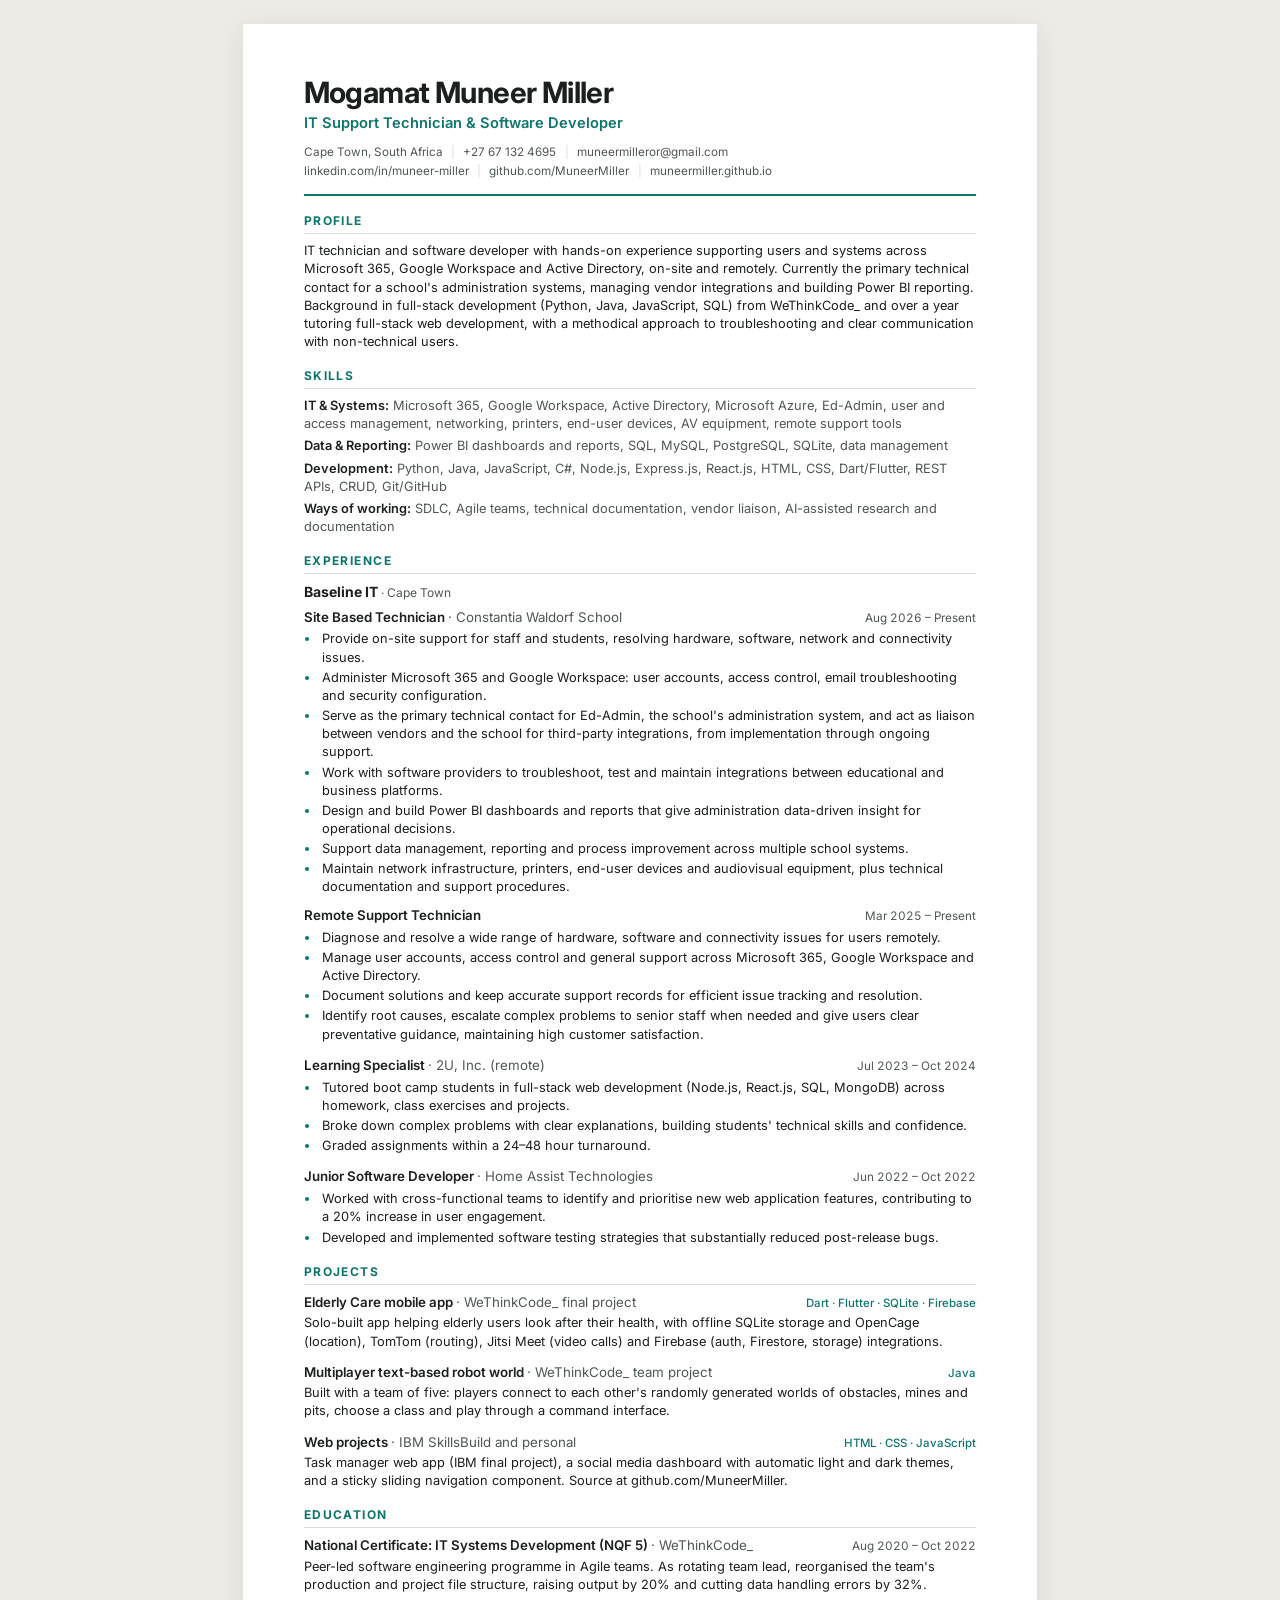
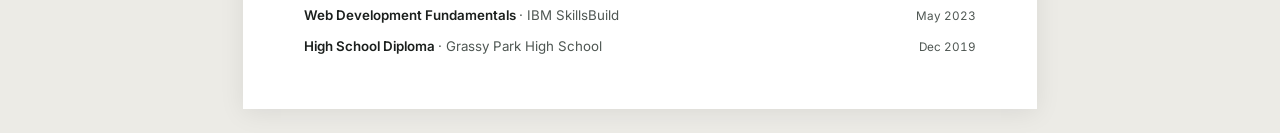
==== cv/index.html @ 2db3cf5f "Rebuild the downloadable CV to match the redesigned site - New one-column A4 layout in the site's co" ====
<!DOCTYPE html>
<html lang="en-ZA">
  <head>
    <meta charset="UTF-8">
    <meta name="viewport" content="width=device-width, initial-scale=1">
    <title>Mogamat Muneer Miller CV</title>
    <!-- Source for "Mogamat Muneer Miller CV.pdf". Print to A4 PDF with background graphics on and no margins. -->
    <link rel="preconnect" href="https://fonts.googleapis.com">
    <link rel="preconnect" href="https://fonts.gstatic.com" crossorigin>
    <link rel="stylesheet" href="https://fonts.googleapis.com/css2?family=Inter:wght@400;500;600;700&display=swap">
    <style>
      @page {
        size: A4;
        margin: 14mm 16mm;
      }

      :root {
        --ink: #1b1f1d;
        --muted: #4f5753;
        --line: #d9dcd8;
        --accent: #0f766e;
      }

      * {
        box-sizing: border-box;
      }

      html,
      body {
        margin: 0;
        background: #fff;
        color: var(--ink);
        font-family: 'Inter', Arial, Helvetica, sans-serif;
        font-size: 9.6pt;
        line-height: 1.42;
        -webkit-print-color-adjust: exact;
        print-color-adjust: exact;
      }

      @media screen {
        body {
          background: #ecebe6;
          padding: 24px 0;
        }

        .page {
          width: 210mm;
          margin: 0 auto;
          padding: 14mm 16mm;
          background: #fff;
          box-shadow: 0 4px 24px rgba(0, 0, 0, 0.08);
        }
      }

      a {
        color: inherit;
        text-decoration: none;
      }

      h1,
      h2,
      h3,
      p,
      ul {
        margin: 0;
      }

      /* Header */
      header {
        padding-bottom: 10pt;
        border-bottom: 2pt solid var(--accent);
      }

      h1 {
        font-size: 22pt;
        font-weight: 700;
        letter-spacing: -0.02em;
        line-height: 1.1;
      }

      .title {
        margin-top: 3pt;
        color: var(--accent);
        font-size: 11pt;
        font-weight: 600;
      }

      .contact {
        margin-top: 7pt;
        color: var(--muted);
        font-size: 8.8pt;
        line-height: 1.6;
      }

      .contact span {
        margin: 0 4pt;
        color: var(--line);
      }

      /* Sections */
      section {
        margin-top: 12pt;
      }

      h2 {
        margin-bottom: 6pt;
        padding-bottom: 3pt;
        border-bottom: 0.75pt solid var(--line);
        color: var(--accent);
        font-size: 9pt;
        font-weight: 700;
        letter-spacing: 0.12em;
        text-transform: uppercase;
      }

      .summary {
        color: var(--ink);
      }

      /* Skills */
      .skills p {
        color: var(--muted);
      }

      .skills p + p {
        margin-top: 3pt;
      }

      .skills strong {
        color: var(--ink);
        font-weight: 600;
      }

      /* Entries */
      .entry {
        break-inside: avoid;
      }

      .entry + .entry {
        margin-top: 9pt;
      }

      .entry-head {
        display: flex;
        justify-content: space-between;
        align-items: baseline;
        gap: 12pt;
      }

      h3 {
        font-size: 10pt;
        font-weight: 600;
      }

      .org {
        color: var(--muted);
        font-weight: 400;
      }

      .date {
        flex: none;
        color: var(--muted);
        font-size: 8.8pt;
        font-variant-numeric: tabular-nums;
      }

      .role + .role {
        margin-top: 7pt;
      }

      .company {
        margin-bottom: 4pt;
        font-size: 10.5pt;
        font-weight: 700;
      }

      .company span {
        color: var(--muted);
        font-size: 9pt;
        font-weight: 400;
      }

      ul {
        margin-top: 3pt;
        padding-left: 12pt;
      }

      li {
        margin-top: 1.5pt;
        padding-left: 2pt;
      }

      li::marker {
        color: var(--accent);
      }

      .entry p {
        margin-top: 2pt;
        color: var(--ink);
      }

      .stack {
        color: var(--accent);
        font-size: 8.6pt;
        font-weight: 500;
      }
    </style>
  </head>
  <body>
    <div class="page">
      <header>
        <h1>Mogamat Muneer Miller</h1>
        <p class="title">IT Support Technician &amp; Software Developer</p>
        <p class="contact">Cape Town, South Africa <span>|</span> <a href="tel:+27671324695">+27 67 132 4695</a> <span>|</span> <a href="mailto:muneermilleror@gmail.com">muneermilleror@gmail.com</a><br><a href="https://www.linkedin.com/in/muneer-miller">linkedin.com/in/muneer-miller</a> <span>|</span> <a href="https://github.com/MuneerMiller">github.com/MuneerMiller</a> <span>|</span> <a href="https://muneermiller.github.io/">muneermiller.github.io</a></p>
      </header>

      <section>
        <h2>Profile</h2>
        <p class="summary">IT technician and software developer with hands-on experience supporting users and systems across Microsoft 365, Google Workspace and Active Directory, on-site and remotely. Currently the primary technical contact for a school's administration systems, managing vendor integrations and building Power BI reporting. Background in full-stack development (Python, Java, JavaScript, SQL) from WeThinkCode_ and over a year tutoring full-stack web development, with a methodical approach to troubleshooting and clear communication with non-technical users.</p>
      </section>

      <section>
        <h2>Skills</h2>
        <div class="skills">
          <p><strong>IT &amp; Systems:</strong> Microsoft 365, Google Workspace, Active Directory, Microsoft Azure, Ed-Admin, user and access management, networking, printers, end-user devices, AV equipment, remote support tools</p>
          <p><strong>Data &amp; Reporting:</strong> Power BI dashboards and reports, SQL, MySQL, PostgreSQL, SQLite, data management</p>
          <p><strong>Development:</strong> Python, Java, JavaScript, C#, Node.js, Express.js, React.js, HTML, CSS, Dart/Flutter, REST APIs, CRUD, Git/GitHub</p>
          <p><strong>Ways of working:</strong> SDLC, Agile teams, technical documentation, vendor liaison, AI-assisted research and documentation</p>
        </div>
      </section>

      <section>
        <h2>Experience</h2>

        <div class="entry">
          <p class="company">Baseline IT <span>· Cape Town</span></p>
          <div class="role">
            <div class="entry-head">
              <h3>Site Based Technician <span class="org">· Constantia Waldorf School</span></h3>
              <span class="date">Aug 2026 – Present</span>
            </div>
            <ul>
              <li>Provide on-site support for staff and students, resolving hardware, software, network and connectivity issues.</li>
              <li>Administer Microsoft 365 and Google Workspace: user accounts, access control, email troubleshooting and security configuration.</li>
              <li>Serve as the primary technical contact for Ed-Admin, the school's administration system, and act as liaison between vendors and the school for third-party integrations, from implementation through ongoing support.</li>
              <li>Work with software providers to troubleshoot, test and maintain integrations between educational and business platforms.</li>
              <li>Design and build Power BI dashboards and reports that give administration data-driven insight for operational decisions.</li>
              <li>Support data management, reporting and process improvement across multiple school systems.</li>
              <li>Maintain network infrastructure, printers, end-user devices and audiovisual equipment, plus technical documentation and support procedures.</li>
            </ul>
          </div>
          <div class="role">
            <div class="entry-head">
              <h3>Remote Support Technician</h3>
              <span class="date">Mar 2025 – Present</span>
            </div>
            <ul>
              <li>Diagnose and resolve a wide range of hardware, software and connectivity issues for users remotely.</li>
              <li>Manage user accounts, access control and general support across Microsoft 365, Google Workspace and Active Directory.</li>
              <li>Document solutions and keep accurate support records for efficient issue tracking and resolution.</li>
              <li>Identify root causes, escalate complex problems to senior staff when needed and give users clear preventative guidance, maintaining high customer satisfaction.</li>
            </ul>
          </div>
        </div>

        <div class="entry">
          <div class="entry-head">
            <h3>Learning Specialist <span class="org">· 2U, Inc. (remote)</span></h3>
            <span class="date">Jul 2023 – Oct 2024</span>
          </div>
          <ul>
            <li>Tutored boot camp students in full-stack web development (Node.js, React.js, SQL, MongoDB) across homework, class exercises and projects.</li>
            <li>Broke down complex problems with clear explanations, building students' technical skills and confidence.</li>
            <li>Graded assignments within a 24–48 hour turnaround.</li>
          </ul>
        </div>

        <div class="entry">
          <div class="entry-head">
            <h3>Junior Software Developer <span class="org">· Home Assist Technologies</span></h3>
            <span class="date">Jun 2022 – Oct 2022</span>
          </div>
          <ul>
            <li>Worked with cross-functional teams to identify and prioritise new web application features, contributing to a 20% increase in user engagement.</li>
            <li>Developed and implemented software testing strategies that substantially reduced post-release bugs.</li>
          </ul>
        </div>
      </section>

      <section>
        <h2>Projects</h2>
        <div class="entry">
          <div class="entry-head">
            <h3>Elderly Care mobile app <span class="org">· WeThinkCode_ final project</span></h3>
            <span class="stack">Dart · Flutter · SQLite · Firebase</span>
          </div>
          <p>Solo-built app helping elderly users look after their health, with offline SQLite storage and OpenCage (location), TomTom (routing), Jitsi Meet (video calls) and Firebase (auth, Firestore, storage) integrations.</p>
        </div>
        <div class="entry">
          <div class="entry-head">
            <h3>Multiplayer text-based robot world <span class="org">· WeThinkCode_ team project</span></h3>
            <span class="stack">Java</span>
          </div>
          <p>Built with a team of five: players connect to each other's randomly generated worlds of obstacles, mines and pits, choose a class and play through a command interface.</p>
        </div>
        <div class="entry">
          <div class="entry-head">
            <h3>Web projects <span class="org">· IBM SkillsBuild and personal</span></h3>
            <span class="stack">HTML · CSS · JavaScript</span>
          </div>
          <p>Task manager web app (IBM final project), a social media dashboard with automatic light and dark themes, and a sticky sliding navigation component. Source at github.com/MuneerMiller.</p>
        </div>
      </section>

      <section>
        <h2>Education</h2>
        <div class="entry">
          <div class="entry-head">
            <h3>National Certificate: IT Systems Development (NQF 5) <span class="org">· WeThinkCode_</span></h3>
            <span class="date">Aug 2020 – Oct 2022</span>
          </div>
          <p>Peer-led software engineering programme in Agile teams. As rotating team lead, reorganised the team's production and project file structure, raising output by 20% and cutting data handling errors by 32%.</p>
        </div>
        <div class="entry">
          <div class="entry-head">
            <h3>Web Development Fundamentals <span class="org">· IBM SkillsBuild</span></h3>
            <span class="date">May 2023</span>
          </div>
        </div>
        <div class="entry">
          <div class="entry-head">
            <h3>High School Diploma <span class="org">· Grassy Park High School</span></h3>
            <span class="date">Dec 2019</span>
          </div>
        </div>
      </section>
    </div>
  </body>
</html>
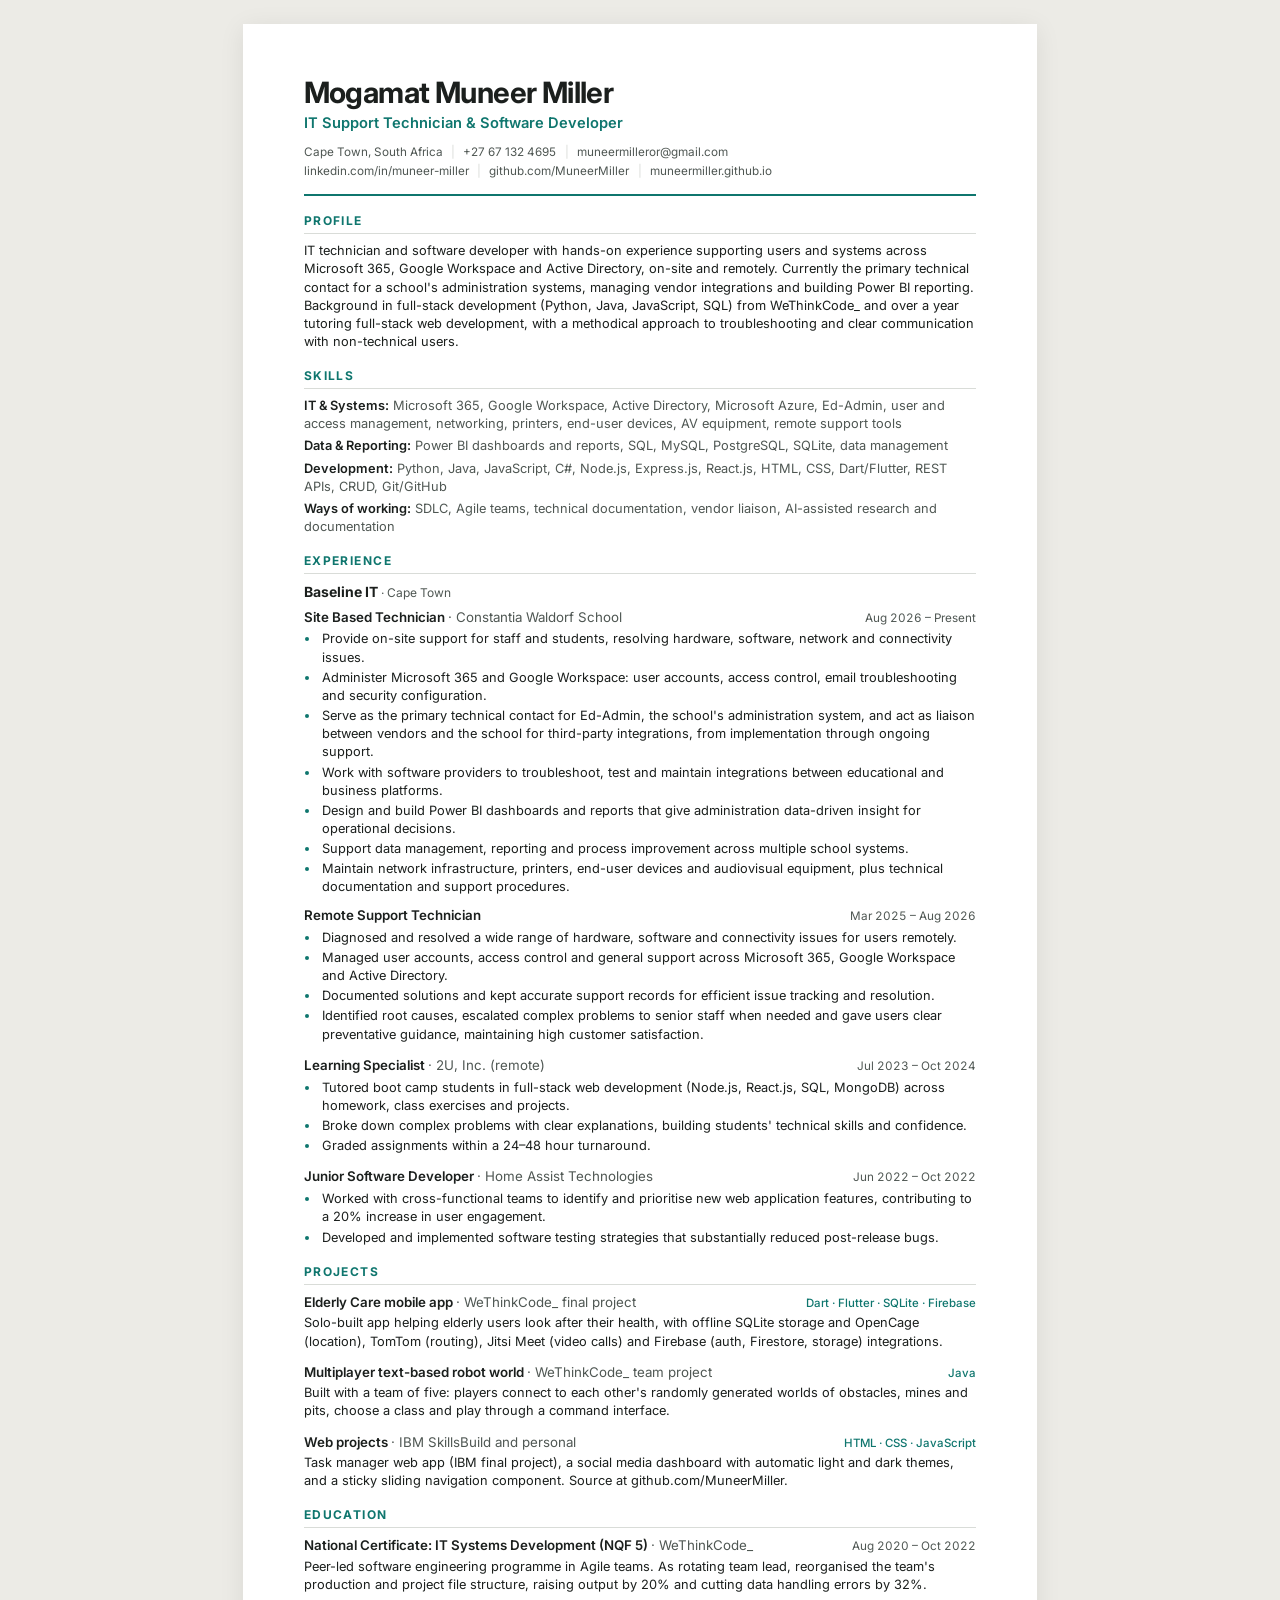
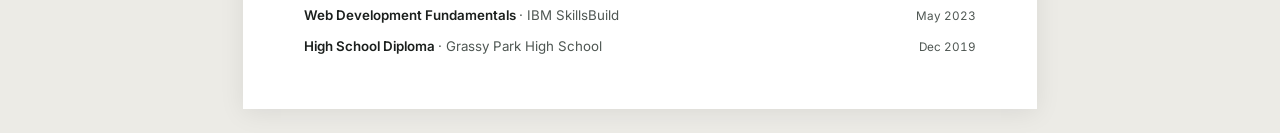
==== commit 9c213215: "End the Remote Support Technician role in Aug 2026 The role ended when the Site Based Technician rol" ====
--- a/cv/index.html
+++ b/cv/index.html
@@ -252,13 +252,13 @@
           <div class="role">
             <div class="entry-head">
               <h3>Remote Support Technician</h3>
-              <span class="date">Mar 2025 – Present</span>
+              <span class="date">Mar 2025 – Aug 2026</span>
             </div>
             <ul>
-              <li>Diagnose and resolve a wide range of hardware, software and connectivity issues for users remotely.</li>
-              <li>Manage user accounts, access control and general support across Microsoft 365, Google Workspace and Active Directory.</li>
-              <li>Document solutions and keep accurate support records for efficient issue tracking and resolution.</li>
-              <li>Identify root causes, escalate complex problems to senior staff when needed and give users clear preventative guidance, maintaining high customer satisfaction.</li>
+              <li>Diagnosed and resolved a wide range of hardware, software and connectivity issues for users remotely.</li>
+              <li>Managed user accounts, access control and general support across Microsoft 365, Google Workspace and Active Directory.</li>
+              <li>Documented solutions and kept accurate support records for efficient issue tracking and resolution.</li>
+              <li>Identified root causes, escalated complex problems to senior staff when needed and gave users clear preventative guidance, maintaining high customer satisfaction.</li>
             </ul>
           </div>
         </div>
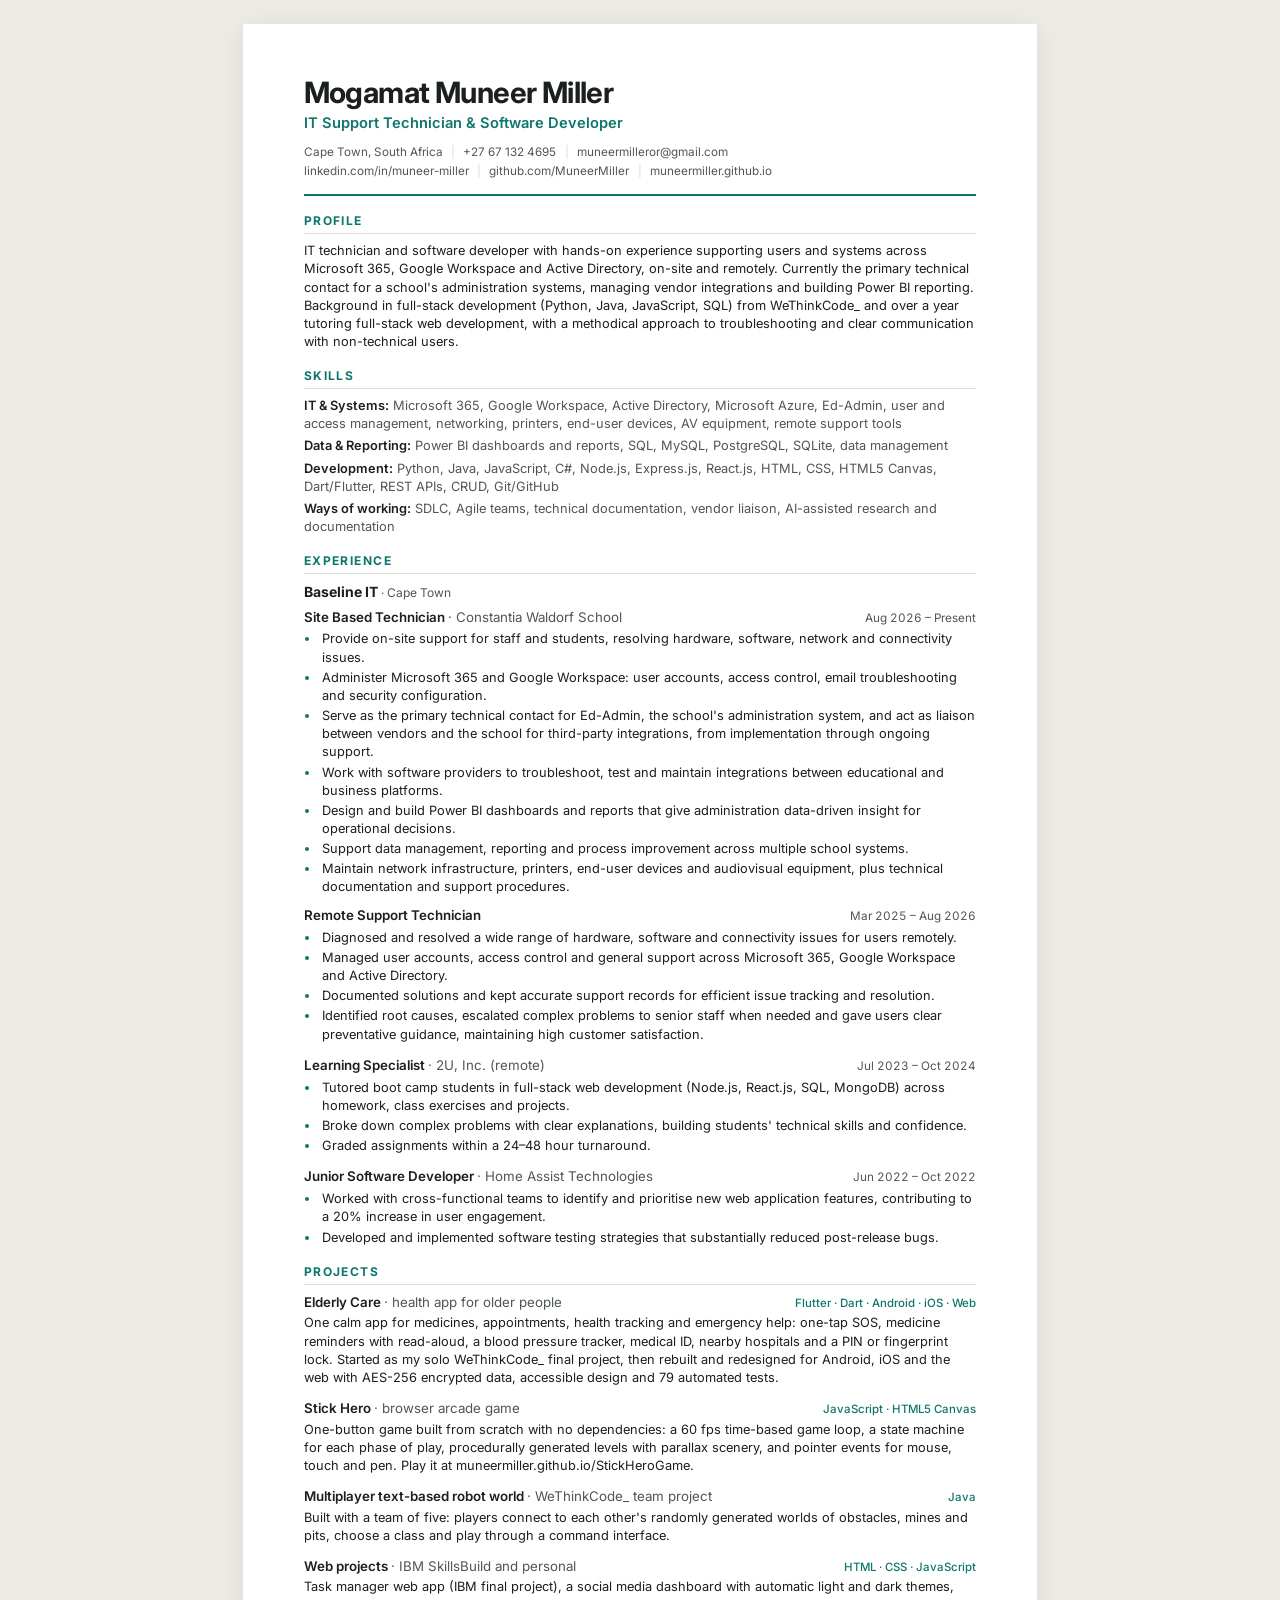
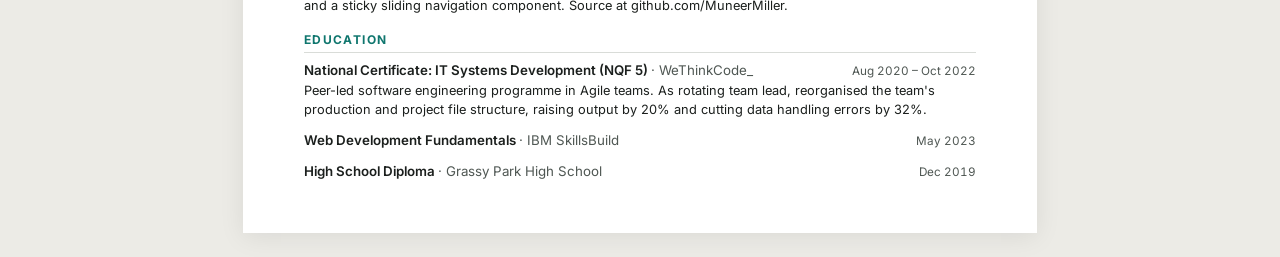
==== commit 3599f0f4: "Add Stick Hero to the portfolio and CV, update Elderly Care in the CV - Stick Hero becomes a feature" ====
--- a/cv/index.html
+++ b/cv/index.html
@@ -224,7 +224,7 @@
         <div class="skills">
           <p><strong>IT &amp; Systems:</strong> Microsoft 365, Google Workspace, Active Directory, Microsoft Azure, Ed-Admin, user and access management, networking, printers, end-user devices, AV equipment, remote support tools</p>
           <p><strong>Data &amp; Reporting:</strong> Power BI dashboards and reports, SQL, MySQL, PostgreSQL, SQLite, data management</p>
-          <p><strong>Development:</strong> Python, Java, JavaScript, C#, Node.js, Express.js, React.js, HTML, CSS, Dart/Flutter, REST APIs, CRUD, Git/GitHub</p>
+          <p><strong>Development:</strong> Python, Java, JavaScript, C#, Node.js, Express.js, React.js, HTML, CSS, HTML5 Canvas, Dart/Flutter, REST APIs, CRUD, Git/GitHub</p>
           <p><strong>Ways of working:</strong> SDLC, Agile teams, technical documentation, vendor liaison, AI-assisted research and documentation</p>
         </div>
       </section>
@@ -291,10 +291,17 @@
         <h2>Projects</h2>
         <div class="entry">
           <div class="entry-head">
-            <h3>Elderly Care mobile app <span class="org">· WeThinkCode_ final project</span></h3>
-            <span class="stack">Dart · Flutter · SQLite · Firebase</span>
-          </div>
-          <p>Solo-built app helping elderly users look after their health, with offline SQLite storage and OpenCage (location), TomTom (routing), Jitsi Meet (video calls) and Firebase (auth, Firestore, storage) integrations.</p>
+            <h3>Elderly Care <span class="org">· health app for older people</span></h3>
+            <span class="stack">Flutter · Dart · Android · iOS · Web</span>
+          </div>
+          <p>One calm app for medicines, appointments, health tracking and emergency help: one-tap SOS, medicine reminders with read-aloud, a blood pressure tracker, medical ID, nearby hospitals and a PIN or fingerprint lock. Started as my solo WeThinkCode_ final project, then rebuilt and redesigned for Android, iOS and the web with AES-256 encrypted data, accessible design and 79 automated tests.</p>
+        </div>
+        <div class="entry">
+          <div class="entry-head">
+            <h3>Stick Hero <span class="org">· browser arcade game</span></h3>
+            <span class="stack">JavaScript · HTML5 Canvas</span>
+          </div>
+          <p>One-button game built from scratch with no dependencies: a 60 fps time-based game loop, a state machine for each phase of play, procedurally generated levels with parallax scenery, and pointer events for mouse, touch and pen. Play it at muneermiller.github.io/StickHeroGame.</p>
         </div>
         <div class="entry">
           <div class="entry-head">
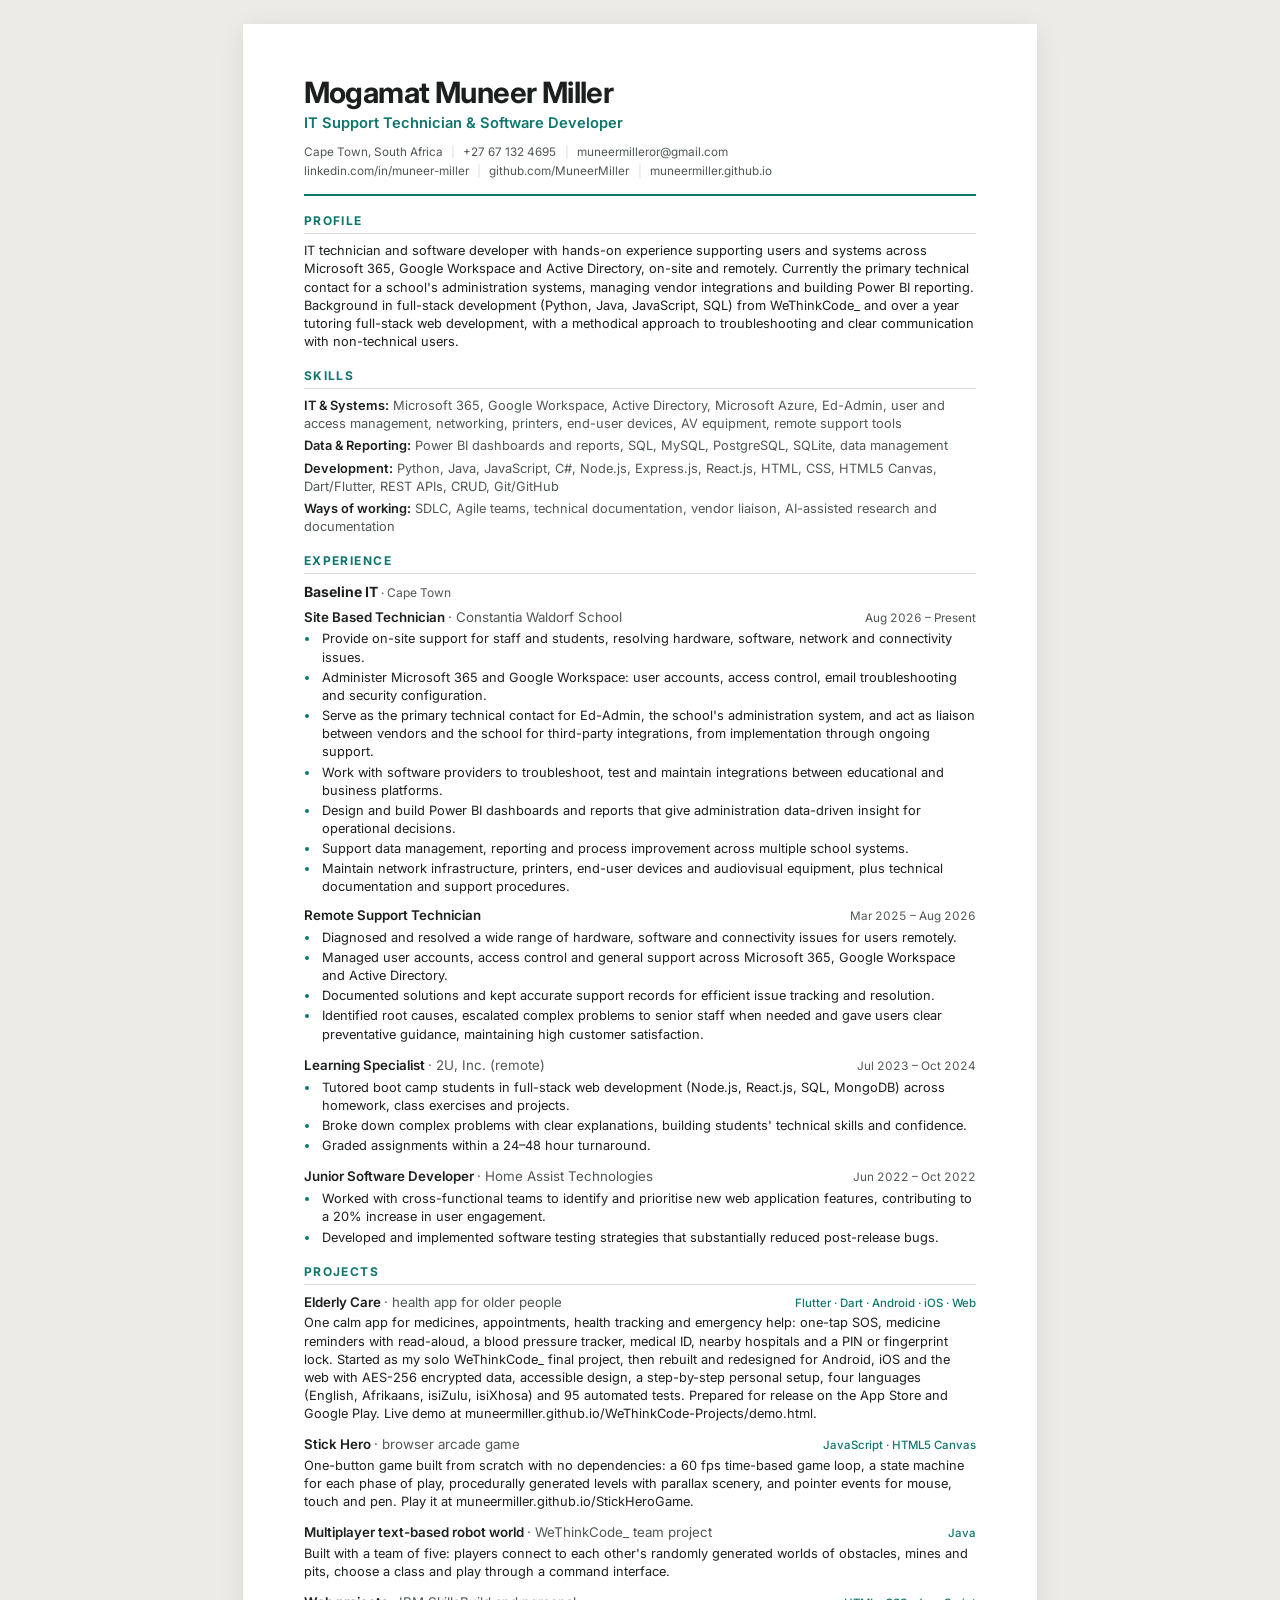
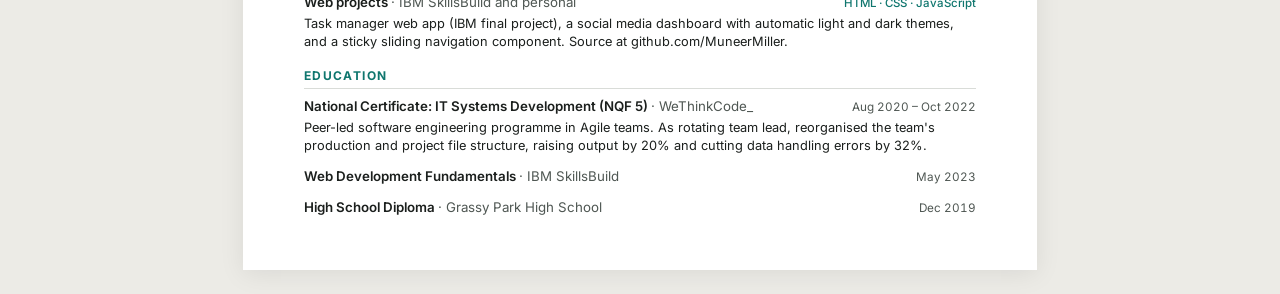
==== commit 4a144925: "Elderly Care: link the live demo and bring the project up to date - "Try the live demo" and "Demo, f" ====
--- a/cv/index.html
+++ b/cv/index.html
@@ -294,7 +294,7 @@
             <h3>Elderly Care <span class="org">· health app for older people</span></h3>
             <span class="stack">Flutter · Dart · Android · iOS · Web</span>
           </div>
-          <p>One calm app for medicines, appointments, health tracking and emergency help: one-tap SOS, medicine reminders with read-aloud, a blood pressure tracker, medical ID, nearby hospitals and a PIN or fingerprint lock. Started as my solo WeThinkCode_ final project, then rebuilt and redesigned for Android, iOS and the web with AES-256 encrypted data, accessible design and 79 automated tests.</p>
+          <p>One calm app for medicines, appointments, health tracking and emergency help: one-tap SOS, medicine reminders with read-aloud, a blood pressure tracker, medical ID, nearby hospitals and a PIN or fingerprint lock. Started as my solo WeThinkCode_ final project, then rebuilt and redesigned for Android, iOS and the web with AES-256 encrypted data, accessible design, a step-by-step personal setup, four languages (English, Afrikaans, isiZulu, isiXhosa) and 95 automated tests. Prepared for release on the App Store and Google Play. Live demo at muneermiller.github.io/WeThinkCode-Projects/demo.html.</p>
         </div>
         <div class="entry">
           <div class="entry-head">
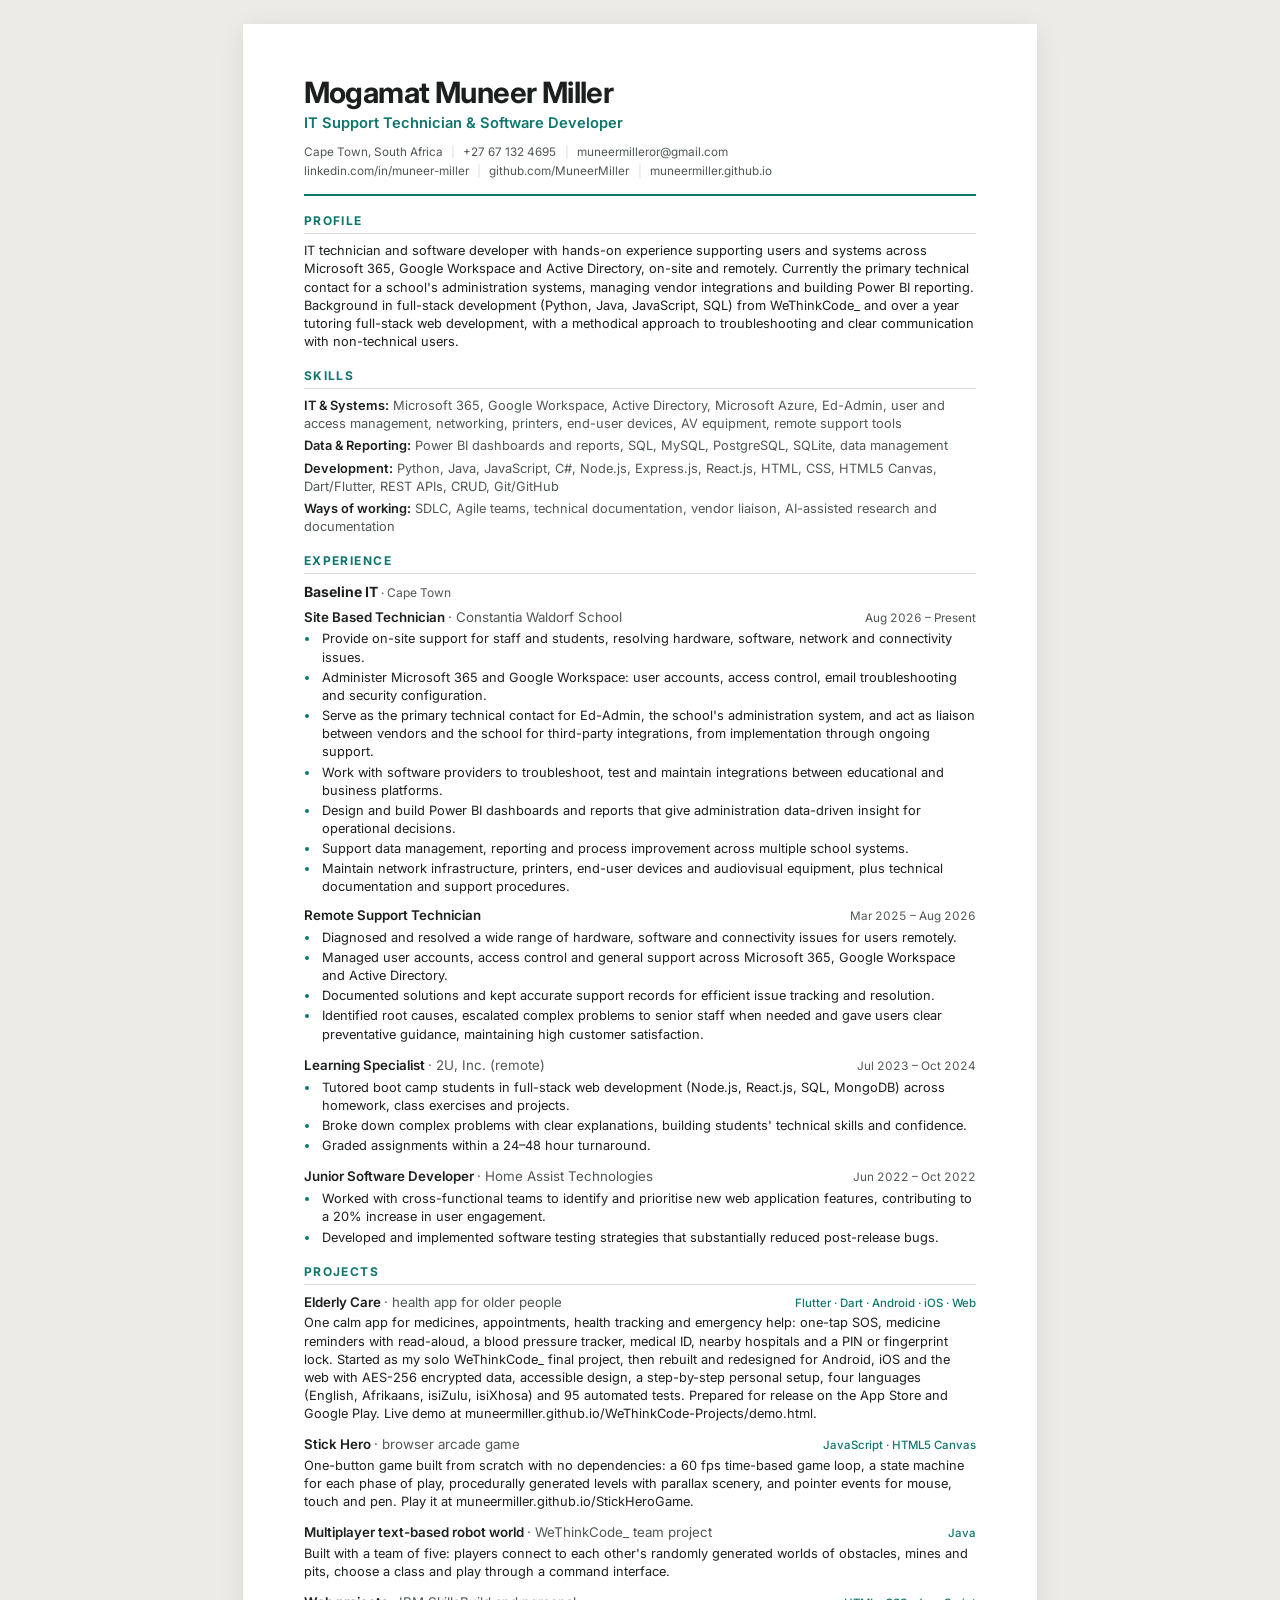
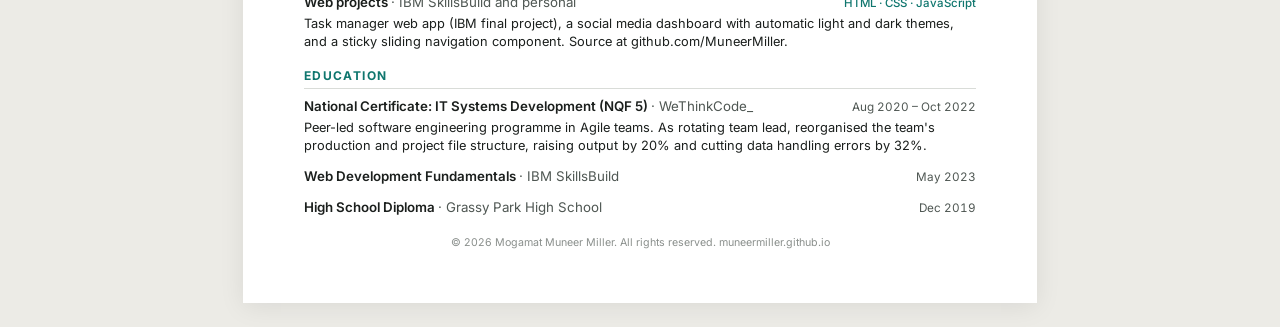
==== commit fb642fe8: "Protect the code: licence, authorship headers, minified served assets - LICENSE: source-available "v" ====
--- a/cv/index.html
+++ b/cv/index.html
@@ -1,4 +1,10 @@
 <!DOCTYPE html>
+<!--
+  Copyright (c) 2026 Mogamat Muneer Miller. All rights reserved.
+  Source-available for viewing only. Copying or reuse of this code, markup,
+  styles or design without written permission is prohibited. See LICENCE.
+  https://muneermiller.github.io
+-->
 <html lang="en-ZA">
   <head>
     <meta charset="UTF-8">
@@ -341,6 +347,7 @@
           </div>
         </div>
       </section>
+      <p style="margin-top:18px;font-size:8pt;color:#8a8f8c;text-align:center">© 2026 Mogamat Muneer Miller. All rights reserved. muneermiller.github.io</p>
     </div>
   </body>
 </html>
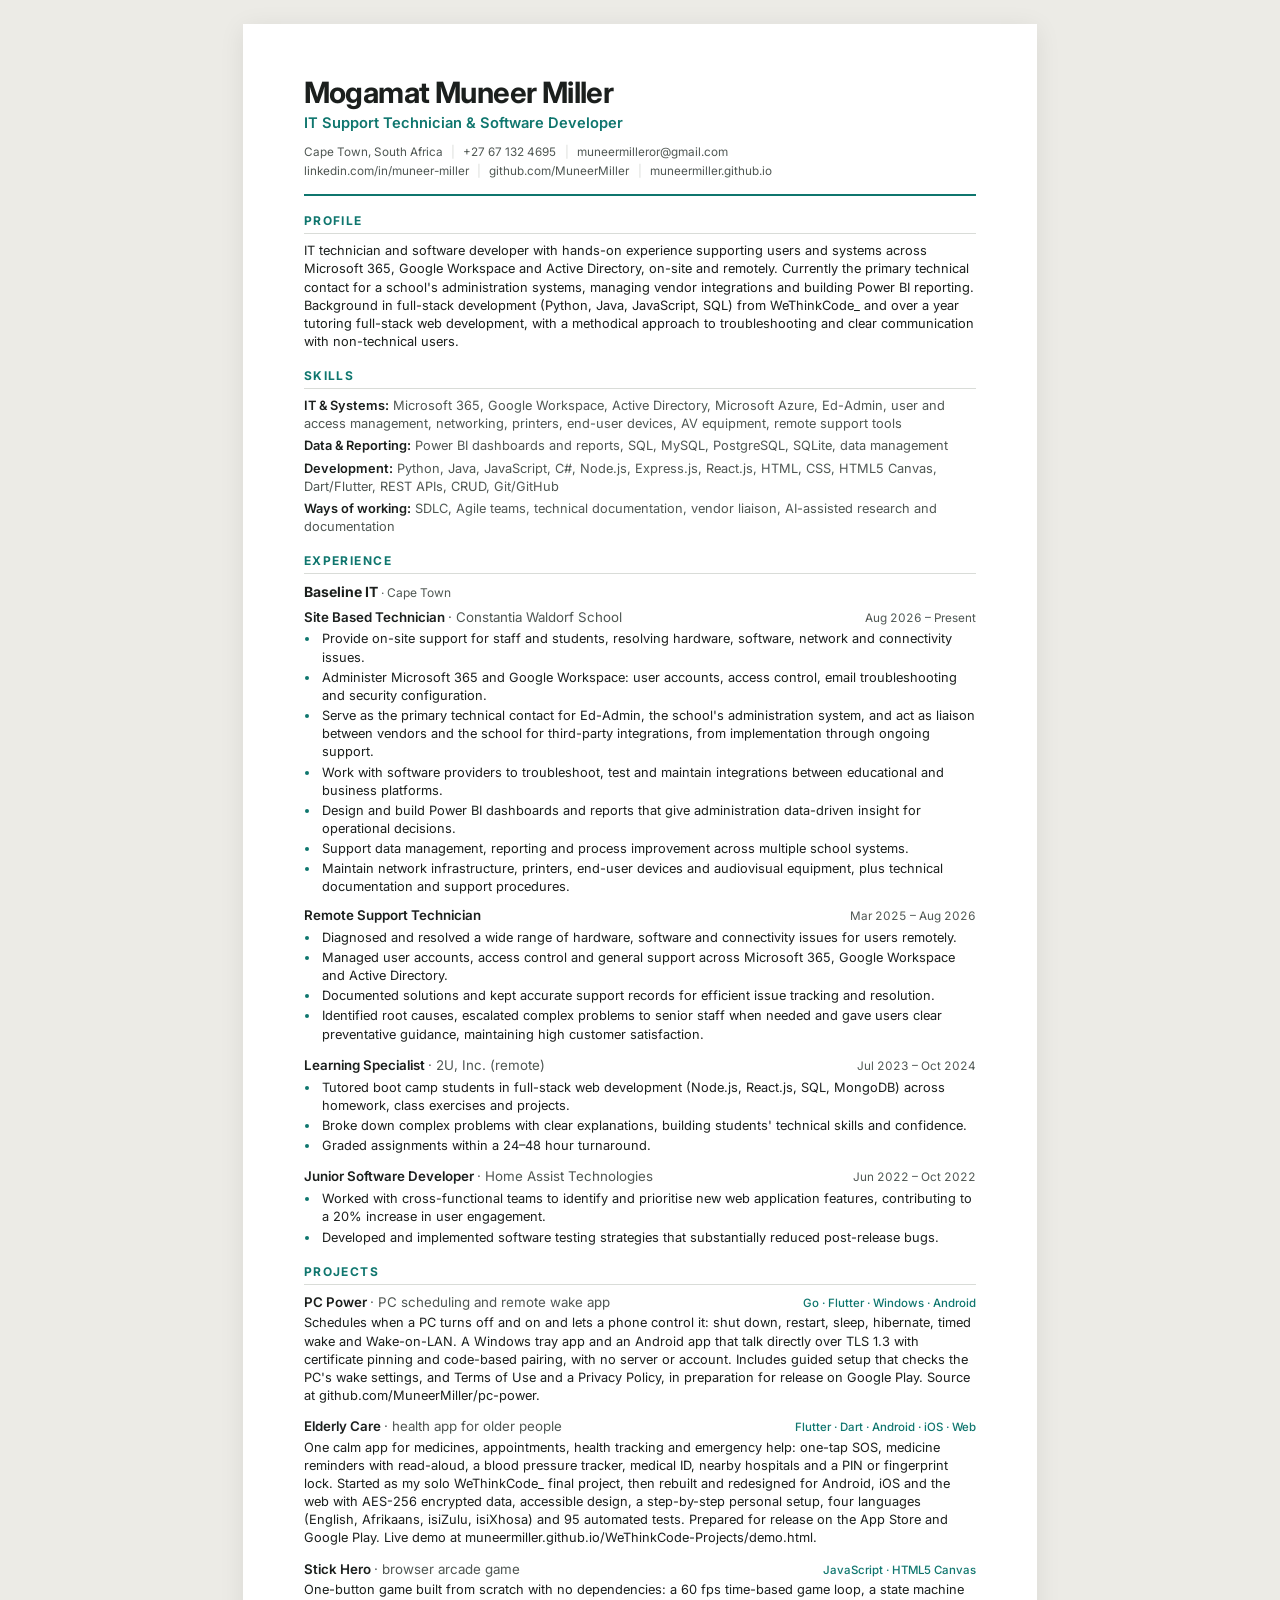
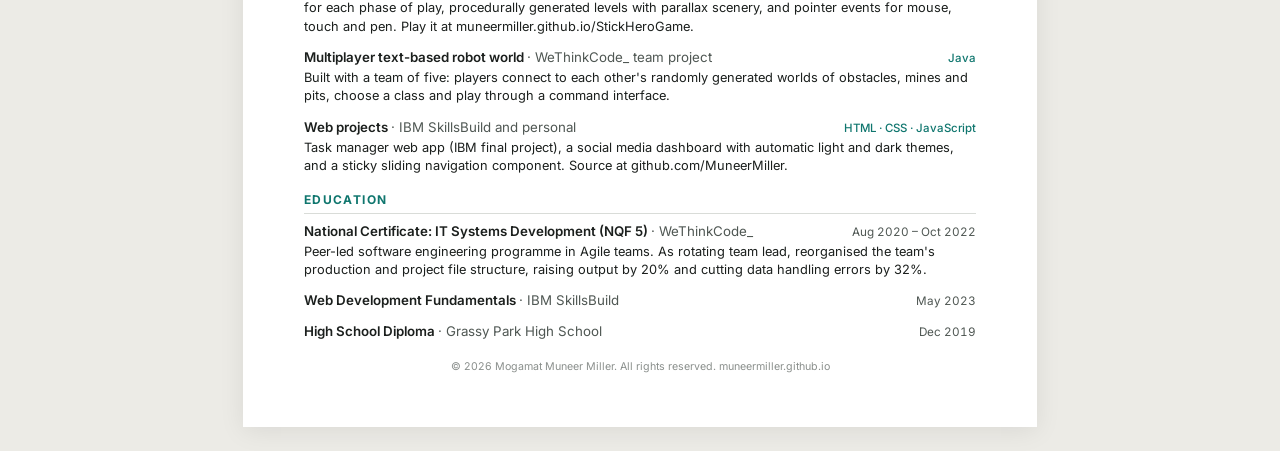
==== commit b5b7aa50: "Add PC Power to the portfolio and CV New featured project card with screenshots, a Projects entry on" ====
--- a/cv/index.html
+++ b/cv/index.html
@@ -297,6 +297,13 @@
         <h2>Projects</h2>
         <div class="entry">
           <div class="entry-head">
+            <h3>PC Power <span class="org">· PC scheduling and remote wake app</span></h3>
+            <span class="stack">Go · Flutter · Windows · Android</span>
+          </div>
+          <p>Schedules when a PC turns off and on and lets a phone control it: shut down, restart, sleep, hibernate, timed wake and Wake-on-LAN. A Windows tray app and an Android app that talk directly over TLS 1.3 with certificate pinning and code-based pairing, with no server or account. Includes guided setup that checks the PC's wake settings, and Terms of Use and a Privacy Policy, in preparation for release on Google Play. Source at github.com/MuneerMiller/pc-power.</p>
+        </div>
+        <div class="entry">
+          <div class="entry-head">
             <h3>Elderly Care <span class="org">· health app for older people</span></h3>
             <span class="stack">Flutter · Dart · Android · iOS · Web</span>
           </div>
